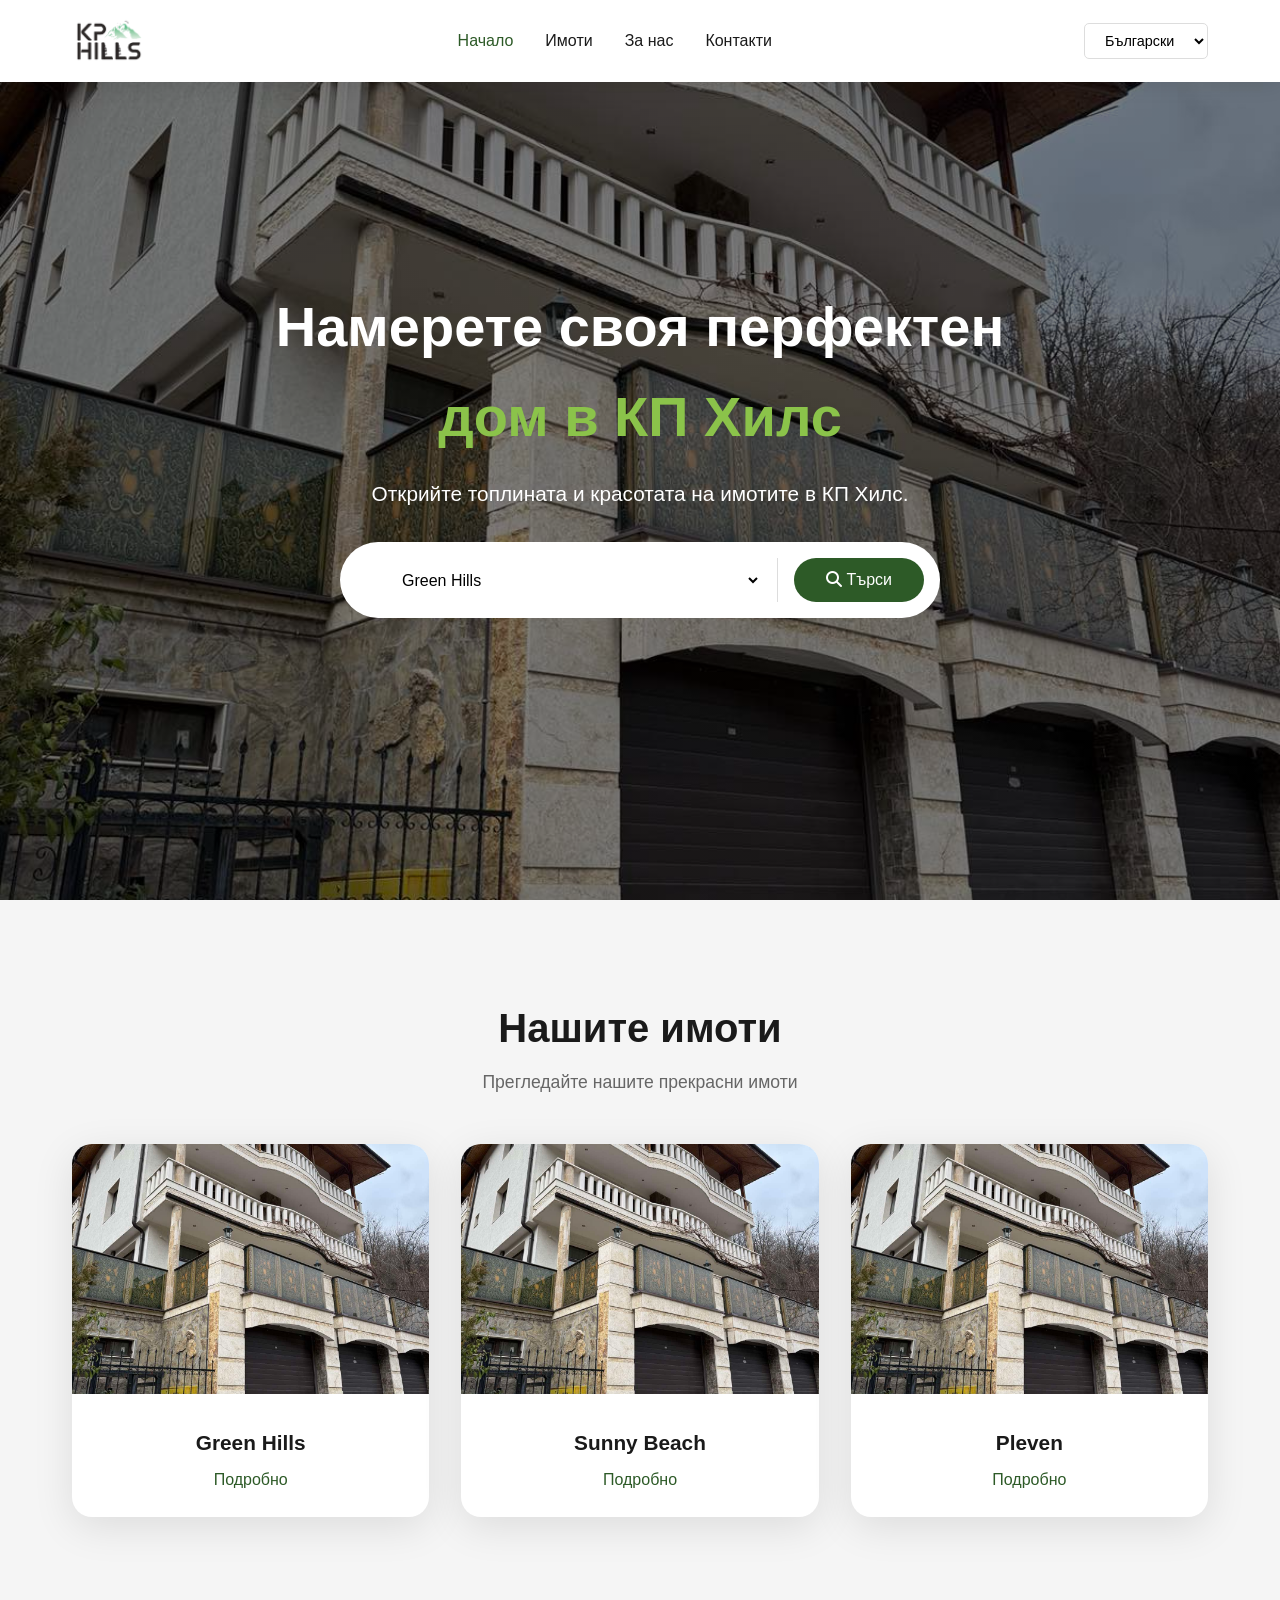
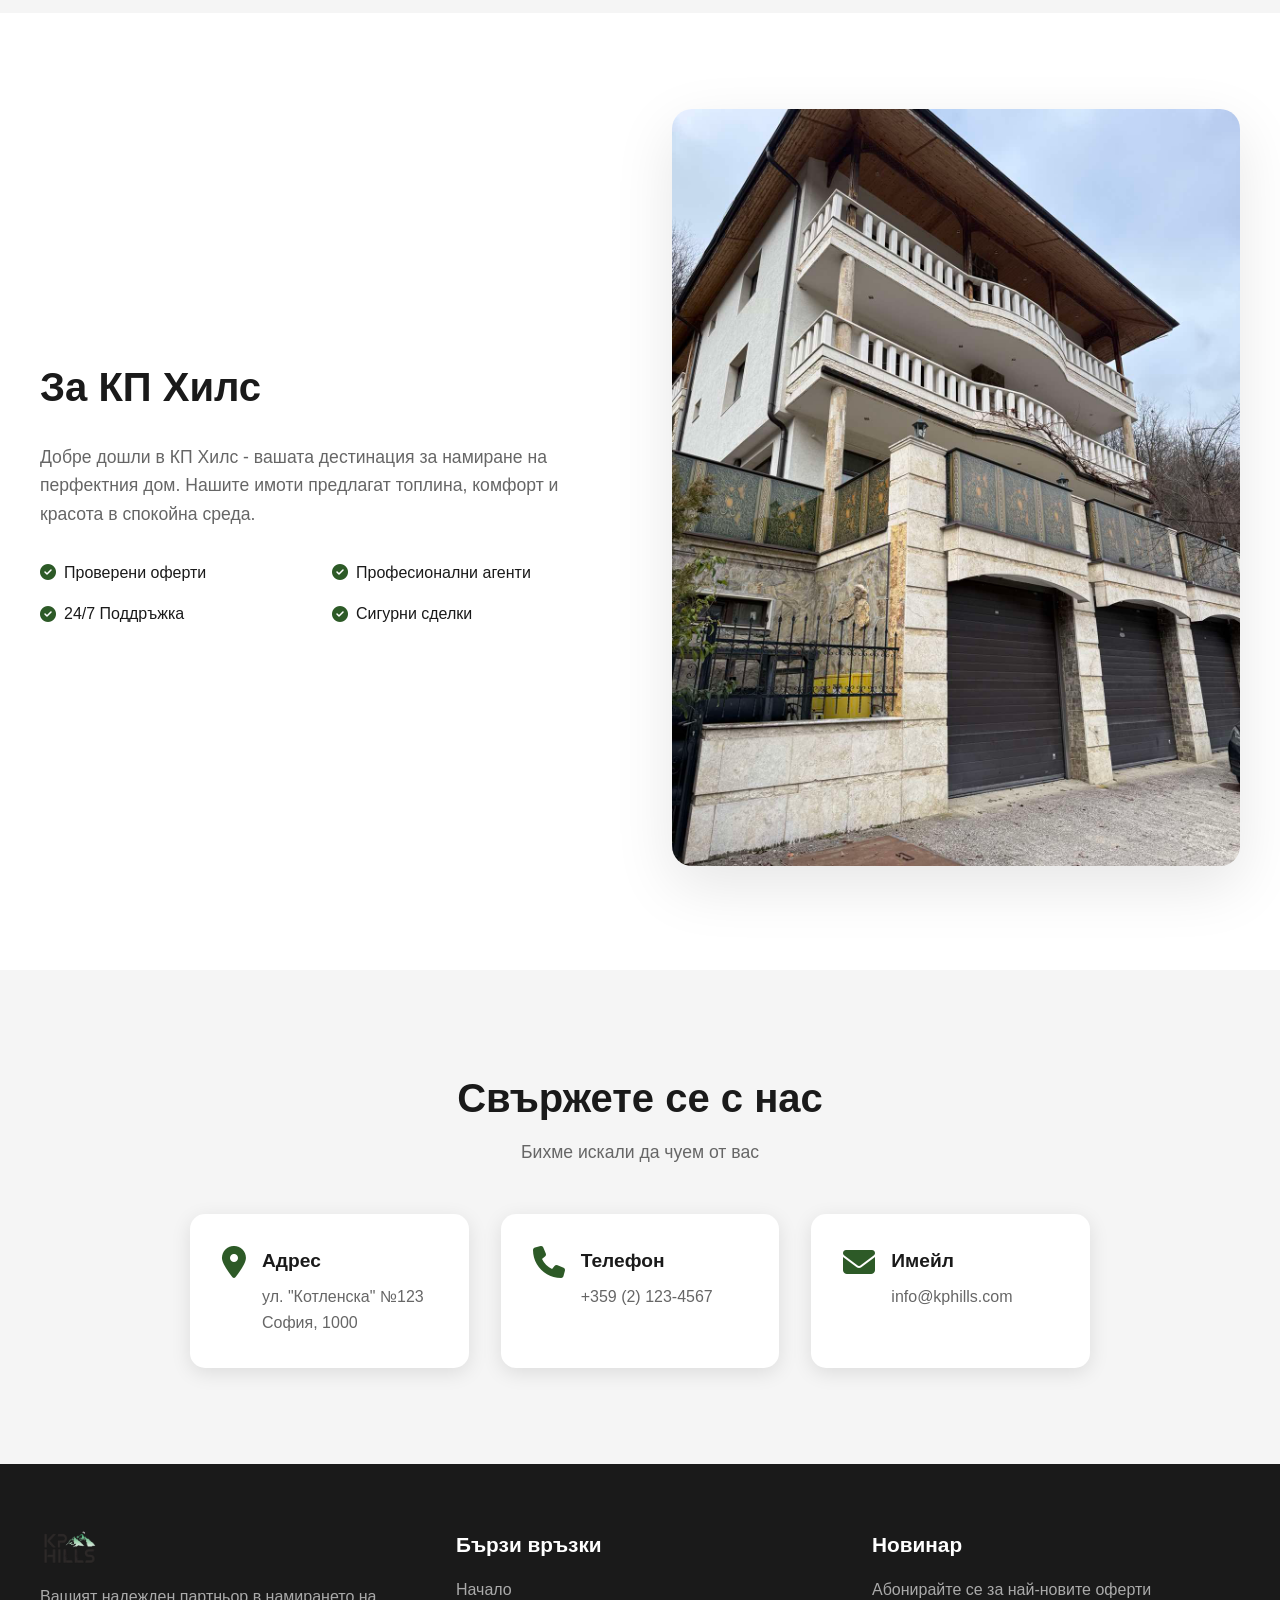
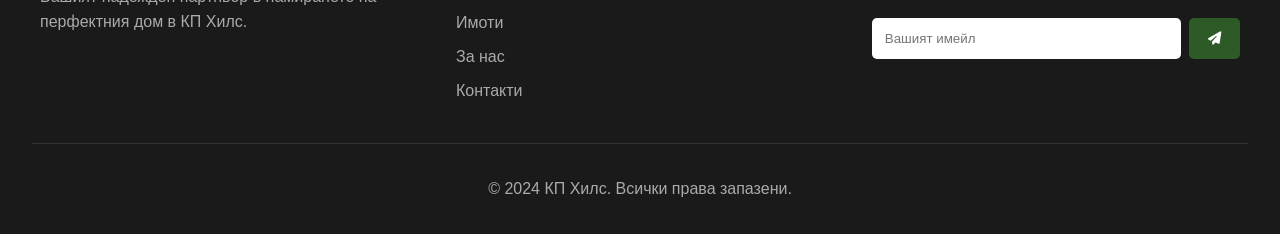
==== index.html @ 8e257388 "Add files via upload" ====
<!DOCTYPE html>
<html lang="bg">
<head>
    <meta charset="UTF-8">
    <meta name="viewport" content="width=device-width, initial-scale=1.0">
    <title>КП Хилс - Агенция за недвижими имоти</title>
    <link rel="stylesheet" href="styles.css">
    <link rel="stylesheet" href="https://cdnjs.cloudflare.com/ajax/libs/font-awesome/6.4.0/css/all.min.css">
    <link rel="icon" type="image/png" href="KPHILLSLOGO.png">
</head>
<body>
    <nav class="navbar">
        <div class="nav-container">
            <div class="logo">
                <img src="KPHILLSLOGO.png" alt="КП Хилс" class="logo-img">
            </div>
            <ul class="nav-links">
                <li><a href="#home" class="active">Начало</a></li>
                <li><a href="#houses">Имоти</a></li>
                <li><a href="#about">За нас</a></li>
                <li><a href="#contact">Контакти</a></li>
            </ul>
            <div class="nav-right">
                <div class="language-selector">
                    <select id="languageSelect" onchange="changeLanguage(this.value)">
                        <option value="bg">Български</option>
                        <option value="en">English</option>
                    </select>
                </div>
                <div class="hamburger">
                    <i class="fa-solid fa-bars"></i>
                </div>
            </div>
        </div>
    </nav>

    <section id="home" class="hero">
        <div class="hero-content">
            <h1>Намерете своя перфектен <span class="highlight">дом в КП Хилс</span></h1>
            <p>Открийте топлината и красотата на имотите в КП Хилс.</p>
            <div class="search-box">
                <div class="search-field">
                    <i class="fa-solid fa-house"></i>
                    <select id="locationSearch">
                        <option value="Green Hills">Green Hills</option>
                        <option value="Sunny Beach">Sunny Beach</option>
                        <option value="Pleven">Pleven</option>
                    </select>
                </div>
                <button class="search-btn" onclick="scrollToHouses()">
                    <i class="fa-solid fa-magnifying-glass"></i> Търси
                </button>
            </div>
        </div>
    </section>

    <section id="houses" class="houses-section">
        <div class="section-header">
            <h2>Нашите имоти</h2>
            <p>Прегледайте нашите прекрасни имоти</p>
        </div>
        <div class="houses-grid">
            <div class="house-card" onclick="openHousePage('Green Hills')">
                <img src="images/BeliOsymFront.jpg" alt="Green Hills">
                <div class="house-card-info">
                    <h3>Green Hills</h3>
                    <p>Подробно</p>
                </div>
            </div>
            <div class="house-card" onclick="openHousePage('Sunny Beach')">
                <img src="images/BeliOsymFront.jpg" alt="Sunny Beach">
                <div class="house-card-info">
                    <h3>Sunny Beach</h3>
                    <p>Подробно</p>
                </div>
            </div>
            <div class="house-card" onclick="openHousePage('Pleven')">
                <img src="images/BeliOsymFront.jpg" alt="Pleven">
                <div class="house-card-info">
                    <h3>Pleven</h3>
                    <p>Подробно</p>
                </div>
            </div>
        </div>
    </section>

    <section id="about" class="about-section">
        <div class="about-content">
            <div class="about-text">
                <h2>За КП Хилс</h2>
                <p>Добре дошли в КП Хилс - вашата дестинация за намиране на перфектния дом. Нашите имоти предлагат топлина, комфорт и красота в спокойна среда.</p>
                <div class="about-features">
                    <div class="feature">
                        <i class="fa-solid fa-check-circle"></i>
                        <span>Проверени оферти</span>
                    </div>
                    <div class="feature">
                        <i class="fa-solid fa-check-circle"></i>
                        <span>Професионални агенти</span>
                    </div>
                    <div class="feature">
                        <i class="fa-solid fa-check-circle"></i>
                        <span>24/7 Поддръжка</span>
                    </div>
                    <div class="feature">
                        <i class="fa-solid fa-check-circle"></i>
                        <span>Сигурни сделки</span>
                    </div>
                </div>
            </div>
            <div class="about-image">
                <img src="images/BeliOsymFront.jpg" alt="КП Хилс">
            </div>
        </div>
    </section>

    <section id="contact" class="contact-section">
        <div class="section-header">
            <h2>Свържете се с нас</h2>
            <p>Бихме искали да чуем от вас</p>
        </div>
        <div class="contact-container">
            <div class="contact-info">
                <div class="info-item">
                    <i class="fa-solid fa-location-dot"></i>
                    <div>
                        <h4>Адрес</h4>
                        <p>ул. "Котленска" №123<br>София, 1000</p>
                    </div>
                </div>
                <div class="info-item">
                    <i class="fa-solid fa-phone"></i>
                    <div>
                        <h4>Телефон</h4>
                        <p>+359 (2) 123-4567</p>
                    </div>
                </div>
                <div class="info-item">
                    <i class="fa-solid fa-envelope"></i>
                    <div>
                        <h4>Имейл</h4>
                        <p>info@kphills.com</p>
                    </div>
                </div>
            </div>
        </div>
    </section>

    <footer class="footer">
        <div class="footer-content">
            <div class="footer-section">
                <div class="logo">
                    <img src="KPHILLSLOGO.png" alt="КП Хилс" class="logo-img-small">
                </div>
                <p>Вашият надежден партньор в намирането на перфектния дом в КП Хилс.</p>
            </div>
            <div class="footer-section">
                <h4>Бързи връзки</h4>
                <ul>
                    <li><a href="#home">Начало</a></li>
                    <li><a href="#houses">Имоти</a></li>
                    <li><a href="#about">За нас</a></li>
                    <li><a href="#contact">Контакти</a></li>
                </ul>
            </div>
            <div class="footer-section">
                <h4>Новинар</h4>
                <p>Абонирайте се за най-новите оферти</p>
                <form class="newsletter-form" onsubmit="subscribeNewsletter(event)">
                    <input type="email" placeholder="Вашият имейл" id="newsletterEmail" required>
                    <button type="submit"><i class="fa-solid fa-paper-plane"></i></button>
                </form>
            </div>
        </div>
        <div class="footer-bottom">
            <p>&copy; 2024 КП Хилс. Всички права запазени.</p>
        </div>
    </footer>

    <div id="toastContainer"></div>
    <script src="script.js"></script>
</body>
</html>
---- styles.css ----
:root {
    --primary: #2d5a27;
    --primary-dark: #1e3d1a;
    --secondary: #4a7c43;
    --accent: #8bc34a;
    --light: #f5f5f5;
    --white: #ffffff;
    --dark: #1a1a1a;
    --gray: #666666;
    --shadow: rgba(0, 0, 0, 0.1);
    --transition: all 0.3s ease;
}

* {
    margin: 0;
    padding: 0;
    box-sizing: border-box;
    font-family: 'Segoe UI', Tahoma, Geneva, Verdana, sans-serif;
}

html {
    scroll-behavior: smooth;
}

body {
    background: var(--light);
    color: var(--dark);
    line-height: 1.6;
}

.navbar {
    position: fixed;
    top: 0;
    left: 0;
    right: 0;
    background: var(--white);
    box-shadow: 0 2px 20px var(--shadow);
    z-index: 1000;
    padding: 1rem 0;
}

.nav-container {
    max-width: 1200px;
    margin: 0 auto;
    display: flex;
    justify-content: space-between;
    align-items: center;
    padding: 0 2rem;
}

.logo {
    display: flex;
    align-items: center;
}

.logo-img {
    height: 50px;
    width: auto;
}

.logo-img-small {
    height: 40px;
    width: auto;
    margin-bottom: 1rem;
}

.nav-right {
    display: flex;
    align-items: center;
    gap: 1rem;
}

.language-selector select {
    padding: 0.5rem 1rem;
    border: 1px solid #ddd;
    border-radius: 5px;
    background: var(--white);
    font-size: 0.9rem;
    cursor: pointer;
    outline: none;
}

.language-selector select:hover {
    border-color: var(--primary);
}

.nav-links {
    display: flex;
    list-style: none;
    gap: 2rem;
}

.nav-links a {
    text-decoration: none;
    color: var(--dark);
    font-weight: 500;
    transition: var(--transition);
}

.nav-links a:hover,
.nav-links a.active {
    color: var(--primary);
}

.hamburger {
    display: none;
    font-size: 1.5rem;
    cursor: pointer;
}

.hero {
    min-height: 100vh;
    background: linear-gradient(rgba(0,0,0,0.5), rgba(0,0,0,0.5)), url('images/BeliOsymFront.jpg');
    background-size: cover;
    background-position: center;
    display: flex;
    align-items: center;
    justify-content: center;
    text-align: center;
    padding: 2rem;
}

.hero-content {
    max-width: 800px;
    color: var(--white);
}

.hero h1 {
    font-size: 3.5rem;
    margin-bottom: 1rem;
}

.hero .highlight {
    color: var(--accent);
}

.hero p {
    font-size: 1.3rem;
    margin-bottom: 2rem;
}

.search-box {
    display: flex;
    gap: 1rem;
    background: var(--white);
    padding: 1rem;
    border-radius: 50px;
    max-width: 600px;
    margin: 0 auto;
}

.search-field {
    flex: 1;
    display: flex;
    align-items: center;
    gap: 0.5rem;
    padding: 0 1rem;
    border-right: 1px solid #ddd;
}

.search-field select {
    border: none;
    outline: none;
    flex: 1;
    font-size: 1rem;
    background: transparent;
}

.search-btn {
    background: var(--primary);
    color: var(--white);
    border: none;
    padding: 0.8rem 2rem;
    border-radius: 30px;
    font-size: 1rem;
    cursor: pointer;
    transition: var(--transition);
}

.search-btn:hover {
    background: var(--primary-dark);
}

.section-header {
    text-align: center;
    margin-bottom: 3rem;
}

.section-header h2 {
    font-size: 2.5rem;
    color: var(--dark);
    margin-bottom: 0.5rem;
}

.section-header p {
    color: var(--gray);
    font-size: 1.1rem;
}

.houses-section {
    padding: 6rem 2rem;
    background: var(--light);
}

.houses-grid {
    max-width: 1200px;
    margin: 0 auto;
    display: grid;
    grid-template-columns: repeat(auto-fit, minmax(300px, 1fr));
    gap: 2rem;
    padding: 0 2rem;
}

.house-card {
    background: var(--white);
    border-radius: 20px;
    overflow: hidden;
    box-shadow: 0 10px 40px var(--shadow);
    cursor: pointer;
    transition: var(--transition);
}

.house-card:hover {
    transform: translateY(-10px);
    box-shadow: 0 20px 60px rgba(0, 0, 0, 0.2);
}

.house-card img {
    width: 100%;
    height: 250px;
    object-fit: cover;
}

.house-card-info {
    padding: 1.5rem;
    text-align: center;
}

.house-card-info h3 {
    font-size: 1.3rem;
    margin-bottom: 0.5rem;
    color: var(--dark);
}

.house-card-info p {
    color: var(--primary);
    font-weight: 500;
}

.about-section {
    padding: 6rem 2rem;
    background: var(--white);
}

.about-content {
    max-width: 1200px;
    margin: 0 auto;
    display: grid;
    grid-template-columns: 1fr 1fr;
    gap: 4rem;
    align-items: center;
}

.about-text h2 {
    font-size: 2.5rem;
    margin-bottom: 1.5rem;
    color: var(--dark);
}

.about-text p {
    color: var(--gray);
    margin-bottom: 2rem;
    font-size: 1.1rem;
}

.about-features {
    display: grid;
    grid-template-columns: 1fr 1fr;
    gap: 1rem;
}

.feature {
    display: flex;
    align-items: center;
    gap: 0.5rem;
}

.feature i {
    color: var(--primary);
}

.about-image img {
    width: 100%;
    border-radius: 20px;
    box-shadow: 0 20px 60px var(--shadow);
}

.contact-section {
    padding: 6rem 2rem;
    background: var(--light);
}

.contact-container {
    max-width: 1200px;
    margin: 0 auto;
}

.contact-info {
    display: grid;
    grid-template-columns: repeat(auto-fit, minmax(250px, 1fr));
    gap: 2rem;
    max-width: 900px;
    margin: 0 auto;
}

.info-item {
    display: flex;
    gap: 1rem;
    background: var(--white);
    padding: 2rem;
    border-radius: 15px;
    box-shadow: 0 5px 20px var(--shadow);
}

.info-item i {
    font-size: 2rem;
    color: var(--primary);
}

.info-item h4 {
    font-size: 1.2rem;
    margin-bottom: 0.5rem;
}

.info-item p {
    color: var(--gray);
}

.footer {
    background: var(--dark);
    color: var(--white);
    padding: 4rem 2rem 2rem;
}

.footer-content {
    max-width: 1200px;
    margin: 0 auto;
    display: grid;
    grid-template-columns: repeat(auto-fit, minmax(250px, 1fr));
    gap: 3rem;
}

.footer-section h4 {
    font-size: 1.3rem;
    margin-bottom: 1rem;
}

.footer-section p {
    color: #aaa;
    margin-bottom: 1rem;
}

.footer-section ul {
    list-style: none;
}

.footer-section ul li {
    margin-bottom: 0.5rem;
}

.footer-section ul li a {
    color: #aaa;
    text-decoration: none;
    transition: var(--transition);
}

.footer-section ul li a:hover {
    color: var(--white);
}

.newsletter-form {
    display: flex;
    gap: 0.5rem;
}

.newsletter-form input {
    flex: 1;
    padding: 0.8rem;
    border: none;
    border-radius: 5px;
    outline: none;
}

.newsletter-form button {
    background: var(--primary);
    color: var(--white);
    border: none;
    padding: 0.8rem 1.2rem;
    border-radius: 5px;
    cursor: pointer;
    transition: var(--transition);
}

.newsletter-form button:hover {
    background: var(--primary-dark);
}

.footer-bottom {
    text-align: center;
    padding-top: 2rem;
    margin-top: 2rem;
    border-top: 1px solid #333;
    color: #aaa;
}

@media (max-width: 768px) {
    .nav-links {
        display: none;
    }
    
    .hamburger {
        display: block;
    }
    
    .hero h1 {
        font-size: 2rem;
    }
    
    .search-box {
        flex-direction: column;
        border-radius: 20px;
    }
    
    .search-field {
        border-right: none;
        border-bottom: 1px solid #ddd;
        padding: 0.5rem 0;
    }
    
    .about-content {
        grid-template-columns: 1fr;
    }
}

.toast {
    position: fixed;
    bottom: 20px;
    right: 20px;
    background: var(--white);
    padding: 1rem 2rem;
    border-radius: 10px;
    box-shadow: 0 10px 40px var(--shadow);
    display: flex;
    align-items: center;
    gap: 0.5rem;
    transform: translateX(400px);
    transition: var(--transition);
    z-index: 9999;
}

.toast.show {
    transform: translateX(0);
}

.toast-success {
    border-left: 4px solid #4caf50;
}

.toast-success i {
    color: #4caf50;
}

.toast-info {
    border-left: 4px solid #2196f3;
}

.toast-info i {
    color: #2196f3;
}
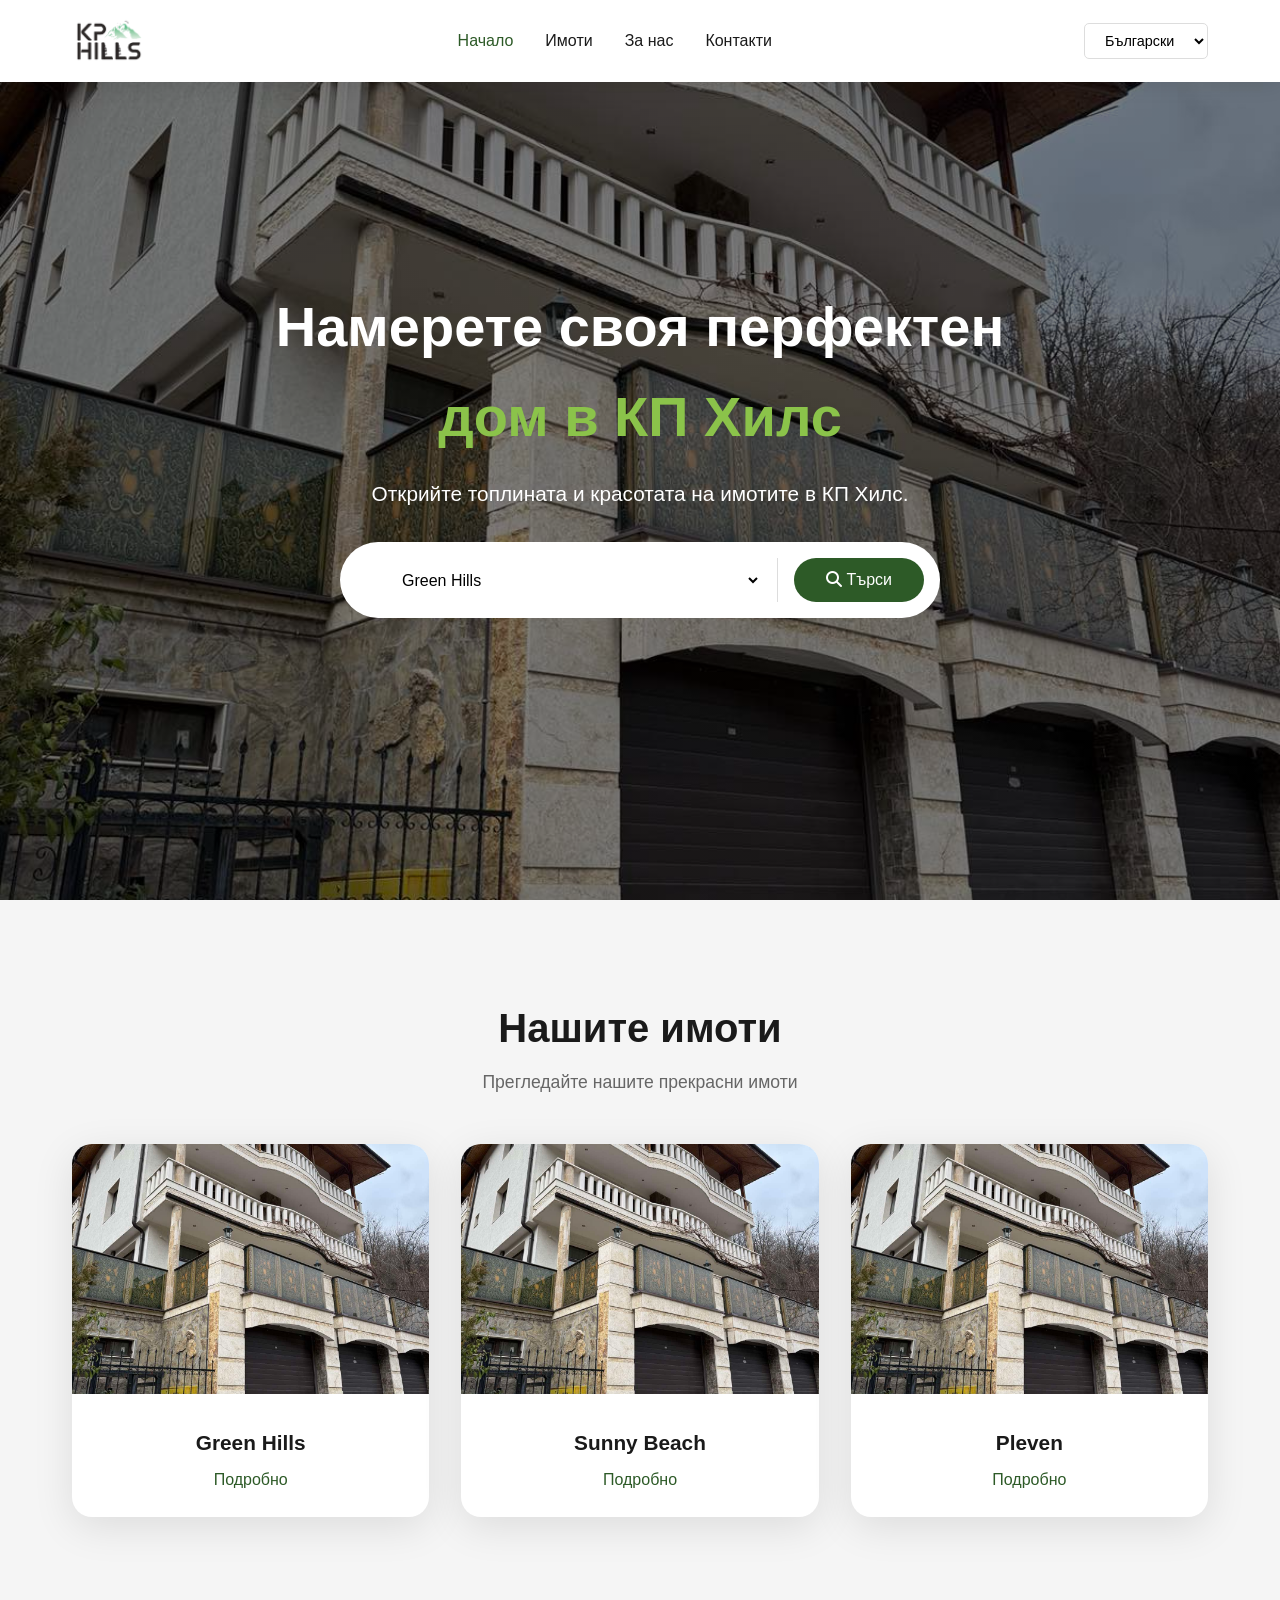
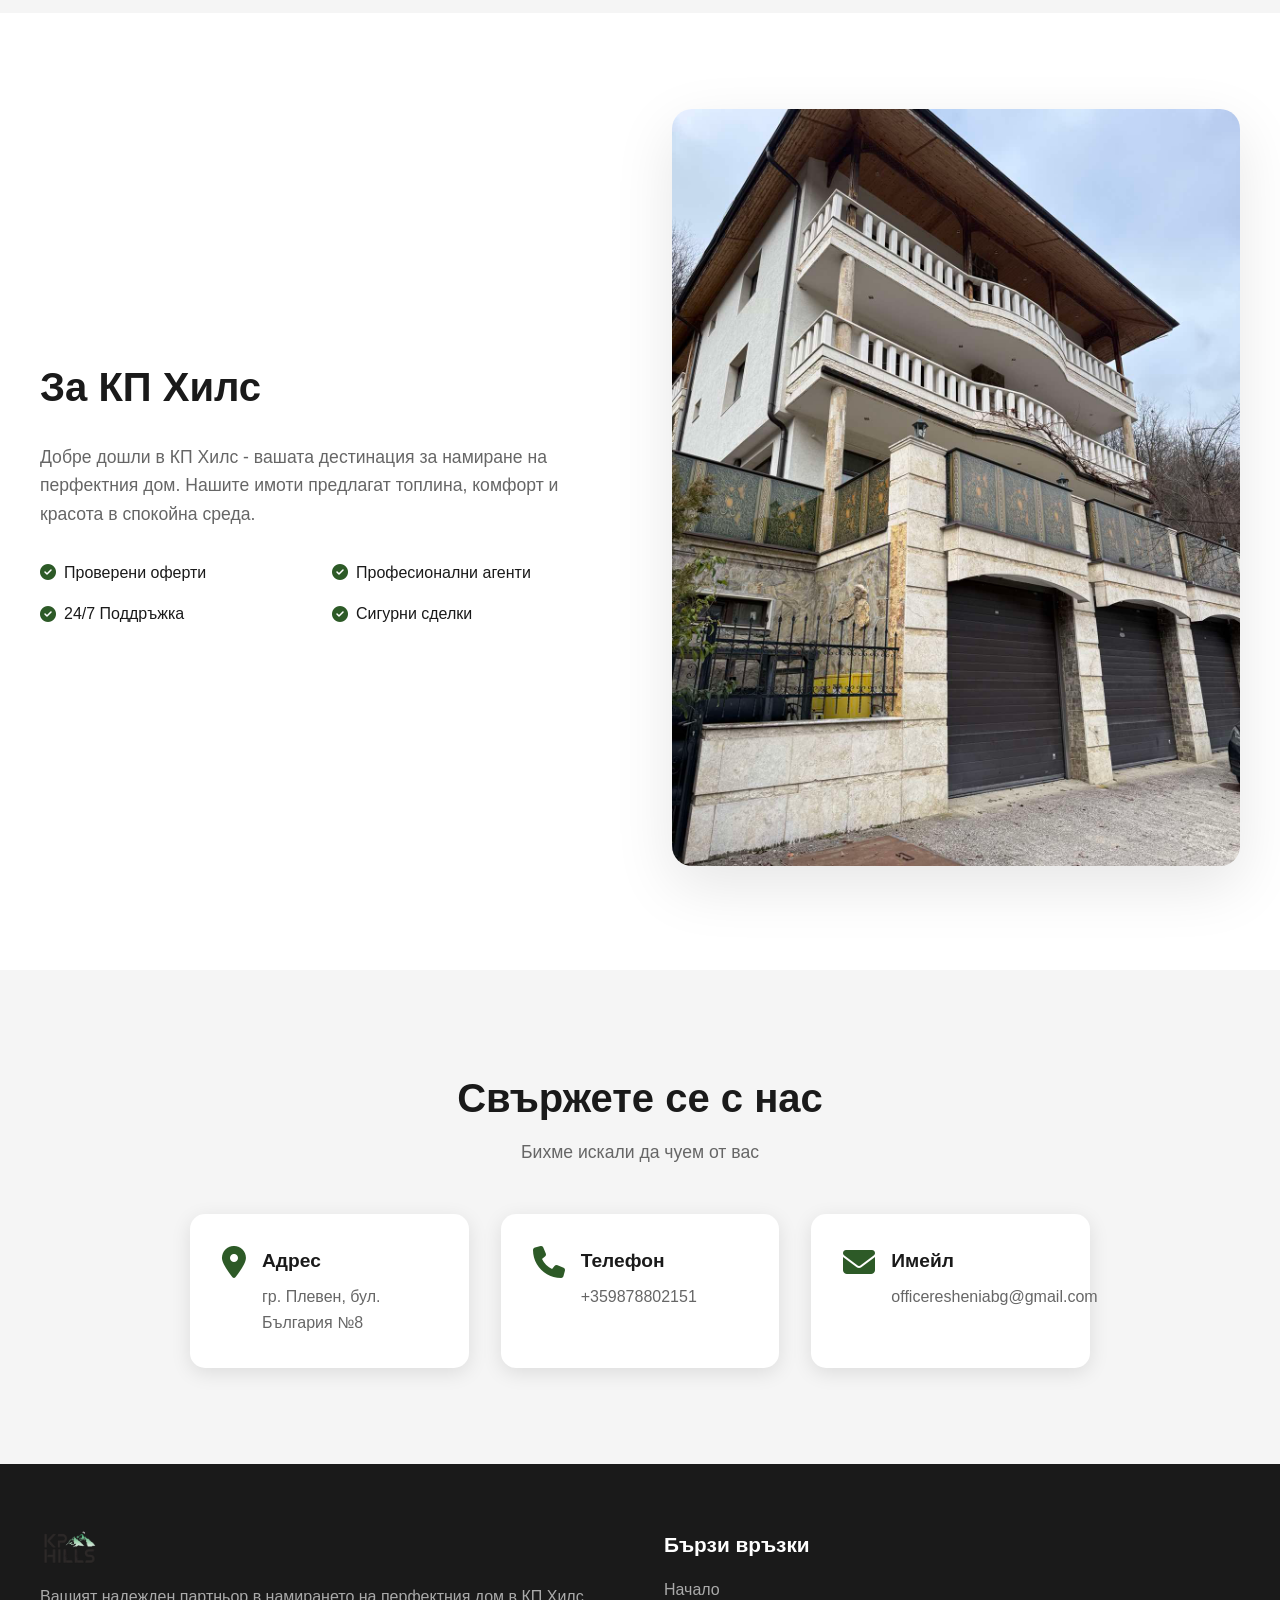
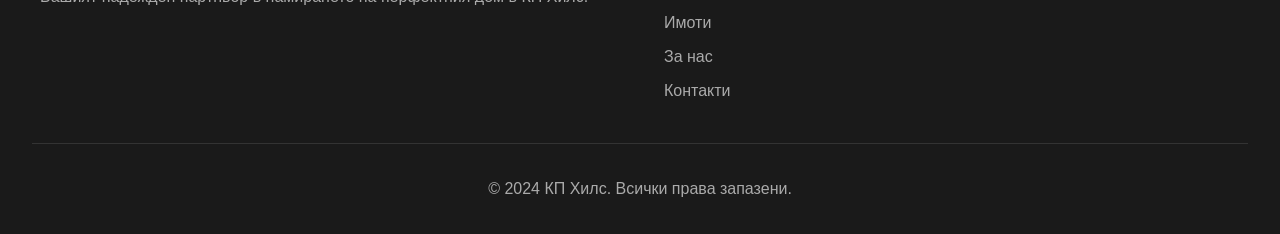
==== commit aeadd2e3: "Add files via upload" ====
--- a/index.html
+++ b/index.html
@@ -3,7 +3,7 @@
 <head>
     <meta charset="UTF-8">
     <meta name="viewport" content="width=device-width, initial-scale=1.0">
-    <title>КП Хилс - Агенция за недвижими имоти</title>
+    <title>КП Хилс</title>
     <link rel="stylesheet" href="styles.css">
     <link rel="stylesheet" href="https://cdnjs.cloudflare.com/ajax/libs/font-awesome/6.4.0/css/all.min.css">
     <link rel="icon" type="image/png" href="KPHILLSLOGO.png">
@@ -15,14 +15,14 @@
                 <img src="KPHILLSLOGO.png" alt="КП Хилс" class="logo-img">
             </div>
             <ul class="nav-links">
-                <li><a href="#home" class="active">Начало</a></li>
-                <li><a href="#houses">Имоти</a></li>
-                <li><a href="#about">За нас</a></li>
-                <li><a href="#contact">Контакти</a></li>
+                <li><a href="#nachalo" class="active">Начало</a></li>
+                <li><a href="#imoti">Имоти</a></li>
+                <li><a href="#za-nas">За нас</a></li>
+                <li><a href="#kontakti">Контакти</a></li>
             </ul>
             <div class="nav-right">
                 <div class="language-selector">
-                    <select id="languageSelect" onchange="changeLanguage(this.value)">
+                    <select id="languageSelect" onchange="smeniEzik(this.value)">
                         <option value="bg">Български</option>
                         <option value="en">English</option>
                     </select>
@@ -34,47 +34,47 @@
         </div>
     </nav>
 
-    <section id="home" class="hero">
+    <section id="nachalo" class="hero">
         <div class="hero-content">
             <h1>Намерете своя перфектен <span class="highlight">дом в КП Хилс</span></h1>
             <p>Открийте топлината и красотата на имотите в КП Хилс.</p>
             <div class="search-box">
                 <div class="search-field">
                     <i class="fa-solid fa-house"></i>
-                    <select id="locationSearch">
+                    <select id="lokaciq">
                         <option value="Green Hills">Green Hills</option>
                         <option value="Sunny Beach">Sunny Beach</option>
                         <option value="Pleven">Pleven</option>
                     </select>
                 </div>
-                <button class="search-btn" onclick="scrollToHouses()">
+                <button class="search-btn" onclick="tirseneImoti()">
                     <i class="fa-solid fa-magnifying-glass"></i> Търси
                 </button>
             </div>
         </div>
     </section>
 
-    <section id="houses" class="houses-section">
+    <section id="imoti" class="houses-section">
         <div class="section-header">
             <h2>Нашите имоти</h2>
             <p>Прегледайте нашите прекрасни имоти</p>
         </div>
         <div class="houses-grid">
-            <div class="house-card" onclick="openHousePage('Green Hills')">
+            <div class="house-card" onclick="otvoriKushta('Green Hills')">
                 <img src="images/BeliOsymFront.jpg" alt="Green Hills">
                 <div class="house-card-info">
                     <h3>Green Hills</h3>
                     <p>Подробно</p>
                 </div>
             </div>
-            <div class="house-card" onclick="openHousePage('Sunny Beach')">
+            <div class="house-card" onclick="otvoriKushta('Sunny Beach')">
                 <img src="images/BeliOsymFront.jpg" alt="Sunny Beach">
                 <div class="house-card-info">
                     <h3>Sunny Beach</h3>
                     <p>Подробно</p>
                 </div>
             </div>
-            <div class="house-card" onclick="openHousePage('Pleven')">
+            <div class="house-card" onclick="otvoriKushta('Pleven')">
                 <img src="images/BeliOsymFront.jpg" alt="Pleven">
                 <div class="house-card-info">
                     <h3>Pleven</h3>
@@ -84,7 +84,7 @@
         </div>
     </section>
 
-    <section id="about" class="about-section">
+    <section id="za-nas" class="about-section">
         <div class="about-content">
             <div class="about-text">
                 <h2>За КП Хилс</h2>
@@ -114,7 +114,7 @@
         </div>
     </section>
 
-    <section id="contact" class="contact-section">
+    <section id="kontakti" class="contact-section">
         <div class="section-header">
             <h2>Свържете се с нас</h2>
             <p>Бихме искали да чуем от вас</p>
@@ -125,21 +125,21 @@
                     <i class="fa-solid fa-location-dot"></i>
                     <div>
                         <h4>Адрес</h4>
-                        <p>ул. "Котленска" №123<br>София, 1000</p>
+                        <p>гр. Плевен, бул. България №8</p>
                     </div>
                 </div>
                 <div class="info-item">
                     <i class="fa-solid fa-phone"></i>
                     <div>
                         <h4>Телефон</h4>
-                        <p>+359 (2) 123-4567</p>
+                        <p>+359878802151</p>
                     </div>
                 </div>
                 <div class="info-item">
                     <i class="fa-solid fa-envelope"></i>
                     <div>
                         <h4>Имейл</h4>
-                        <p>info@kphills.com</p>
+                        <p>officeresheniabg@gmail.com</p>
                     </div>
                 </div>
             </div>
@@ -157,20 +157,13 @@
             <div class="footer-section">
                 <h4>Бързи връзки</h4>
                 <ul>
-                    <li><a href="#home">Начало</a></li>
-                    <li><a href="#houses">Имоти</a></li>
-                    <li><a href="#about">За нас</a></li>
-                    <li><a href="#contact">Контакти</a></li>
+                    <li><a href="#nachalo">Начало</a></li>
+                    <li><a href="#imoti">Имоти</a></li>
+                    <li><a href="#za-nas">За нас</a></li>
+                    <li><a href="#kontakti">Контакти</a></li>
                 </ul>
             </div>
-            <div class="footer-section">
-                <h4>Новинар</h4>
-                <p>Абонирайте се за най-новите оферти</p>
-                <form class="newsletter-form" onsubmit="subscribeNewsletter(event)">
-                    <input type="email" placeholder="Вашият имейл" id="newsletterEmail" required>
-                    <button type="submit"><i class="fa-solid fa-paper-plane"></i></button>
-                </form>
-            </div>
+            
         </div>
         <div class="footer-bottom">
             <p>&copy; 2024 КП Хилс. Всички права запазени.</p>
--- a/styles.css
+++ b/styles.css
@@ -8,8 +8,7 @@
     --dark: #1a1a1a;
     --gray: #666666;
     --shadow: rgba(0, 0, 0, 0.1);
-    --transition: all 0.3s ease;
-}
+    --transition: all 0.3s ease;}
 
 * {
     margin: 0;
@@ -43,10 +42,10 @@
     max-width: 1200px;
     margin: 0 auto;
     display: flex;
+
     justify-content: space-between;
     align-items: center;
-    padding: 0 2rem;
-}
+    padding: 0 2rem;}
 
 .logo {
     display: flex;
@@ -77,8 +76,7 @@
     background: var(--white);
     font-size: 0.9rem;
     cursor: pointer;
-    outline: none;
-}
+    outline: none;}
 
 .language-selector select:hover {
     border-color: var(--primary);
@@ -97,10 +95,8 @@
     transition: var(--transition);
 }
 
-.nav-links a:hover,
-.nav-links a.active {
-    color: var(--primary);
-}
+.nav-links a:hover,.nav-links a.active {
+    color: var(--primary);}
 
 .hamburger {
     display: none;
@@ -136,8 +132,7 @@
 
 .hero p {
     font-size: 1.3rem;
-    margin-bottom: 2rem;
-}
+    margin-bottom: 2rem;}
 
 .search-box {
     display: flex;
@@ -389,6 +384,7 @@
     border: none;
     border-radius: 5px;
     outline: none;
+    min-width: 250px;
 }
 
 .newsletter-form button {
